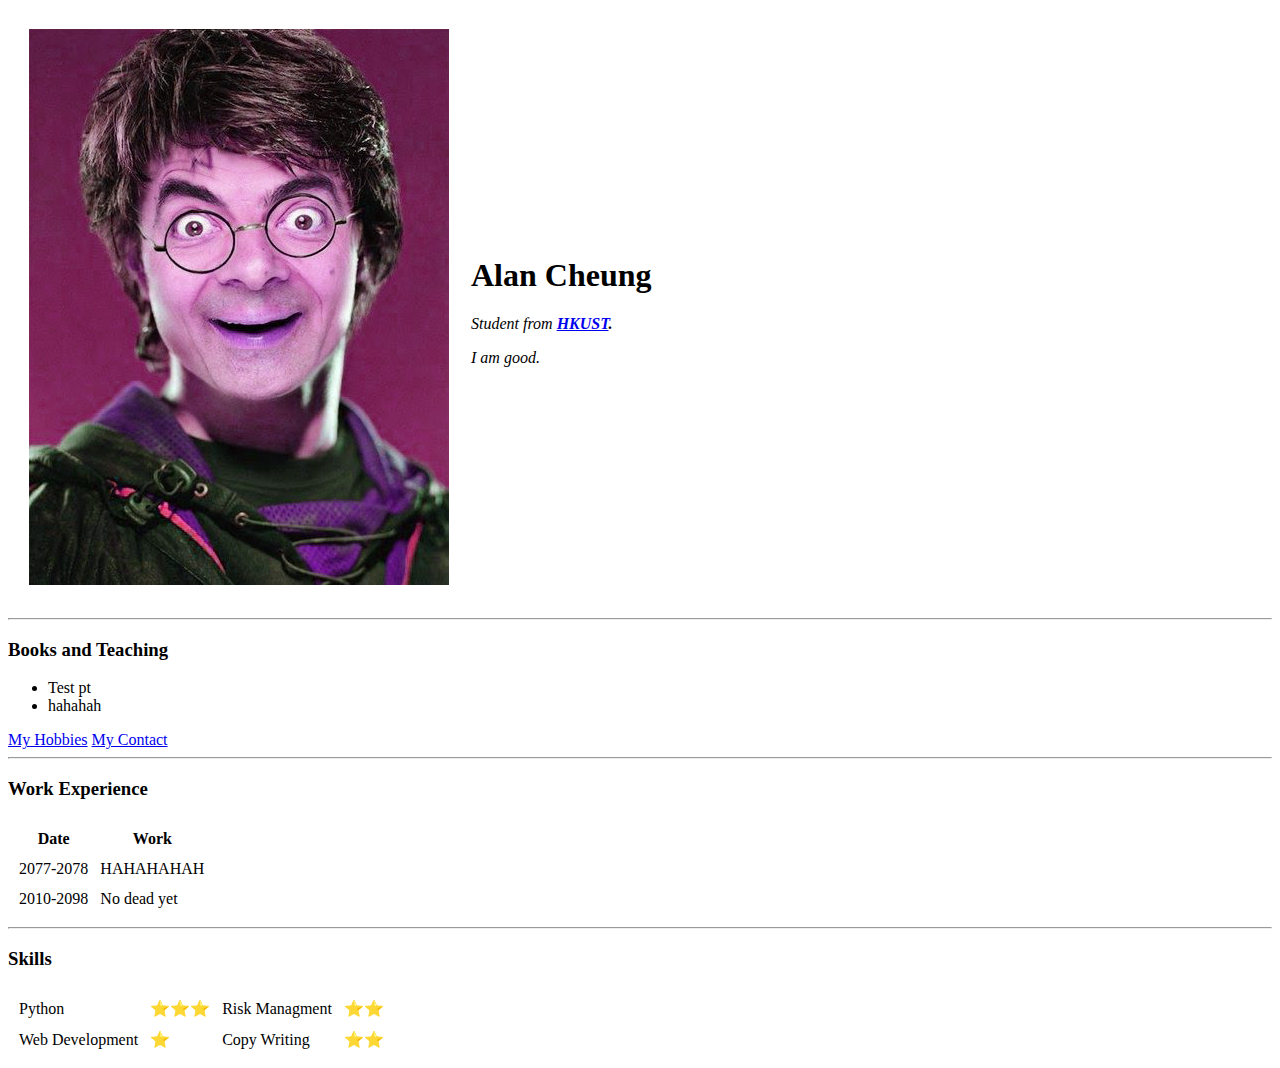
==== index.html @ 3588c35e "initial site" ====
<!DOCTYPE html>
<html lang="en" dir="ltr">
  <head>
    <meta charset="utf-8">
    <title>Alan's Personal Site</title>
  </head>
  <body>

    <table cellspacing = "20">
      <tr>
        <td><img src="icon.jpg" alt="cursed profile picture"></td>
        <td>    <h1> Alan Cheung </h1>
            <p><em> Student from <strong><a href="https://hkust.edu.hk/">HKUST</a>. </strong> <em></p>
                <p>I am good. </p></td>
      </tr>
    </table>

    <hr>
    <h3>Books and Teaching</h3>
    <ul>
      <li>Test pt</li>
      <li>hahahah</li>
    </ul>
    <a href="hobbies.html">My Hobbies</a>
    <a href="contact.html">My Contact</a>

    <hr>
    <h3>Work Experience</h3>
    <table cellspacing = "10">
      <thead>
        <tr>
          <th>Date</th>
          <th>Work</th>
        </tr>
      </thead>
      <tbody>
        <tr>
          <td>2077-2078</td>
          <td>HAHAHAHAH</td>
        </tr>
        <tr>
          <td>2010-2098</td>
          <td>No dead yet</td>
        </tr>
      </tbody>
    </table>
    <hr>
    <h3>Skills</h3>
    <table cellspacing = "10">
      <tr>
        <td>Python</td>
        <td>⭐⭐⭐</td>
        <td>Risk Managment</td>
        <td>⭐⭐</td>
      </tr>
      <tr>
        <td>Web Development</td>
        <td>⭐</td>
        <td>Copy Writing</td>
        <td>⭐⭐</td>
      </tr>
    </table>


  </body>
</html>
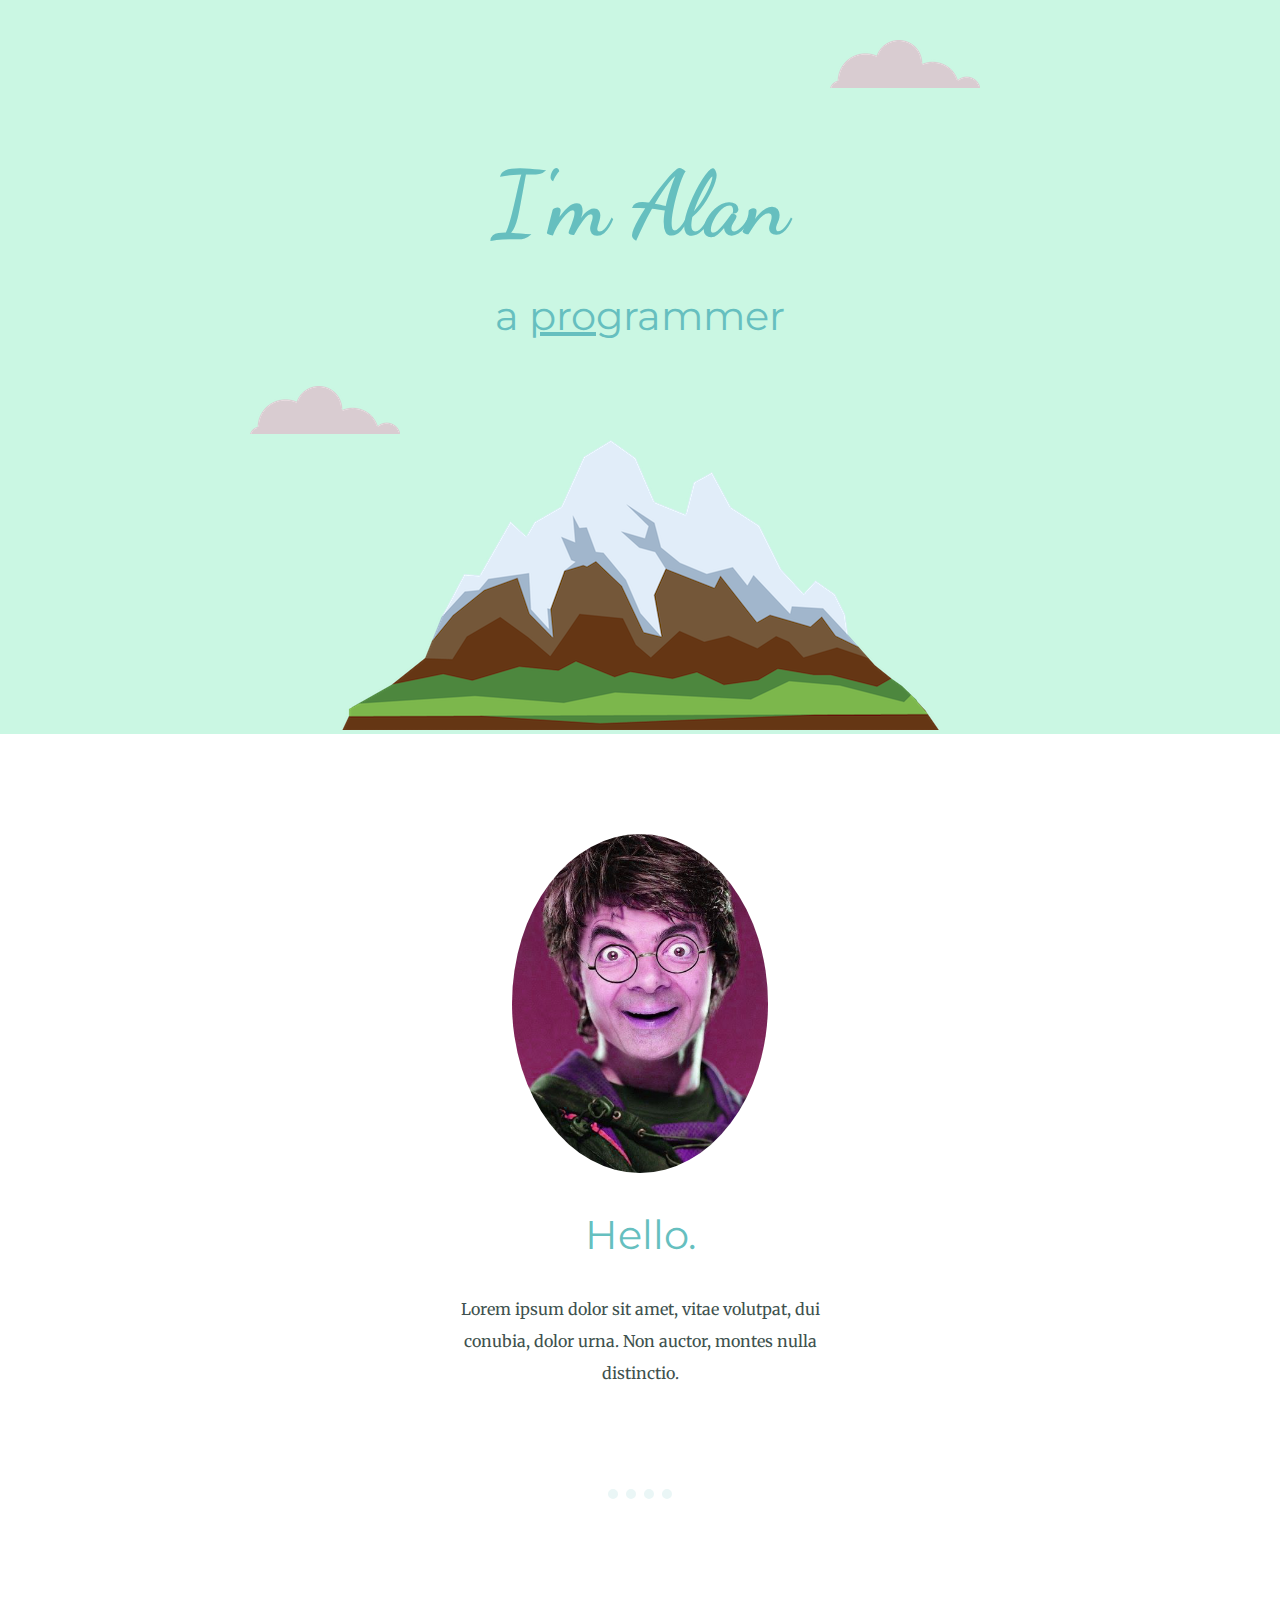
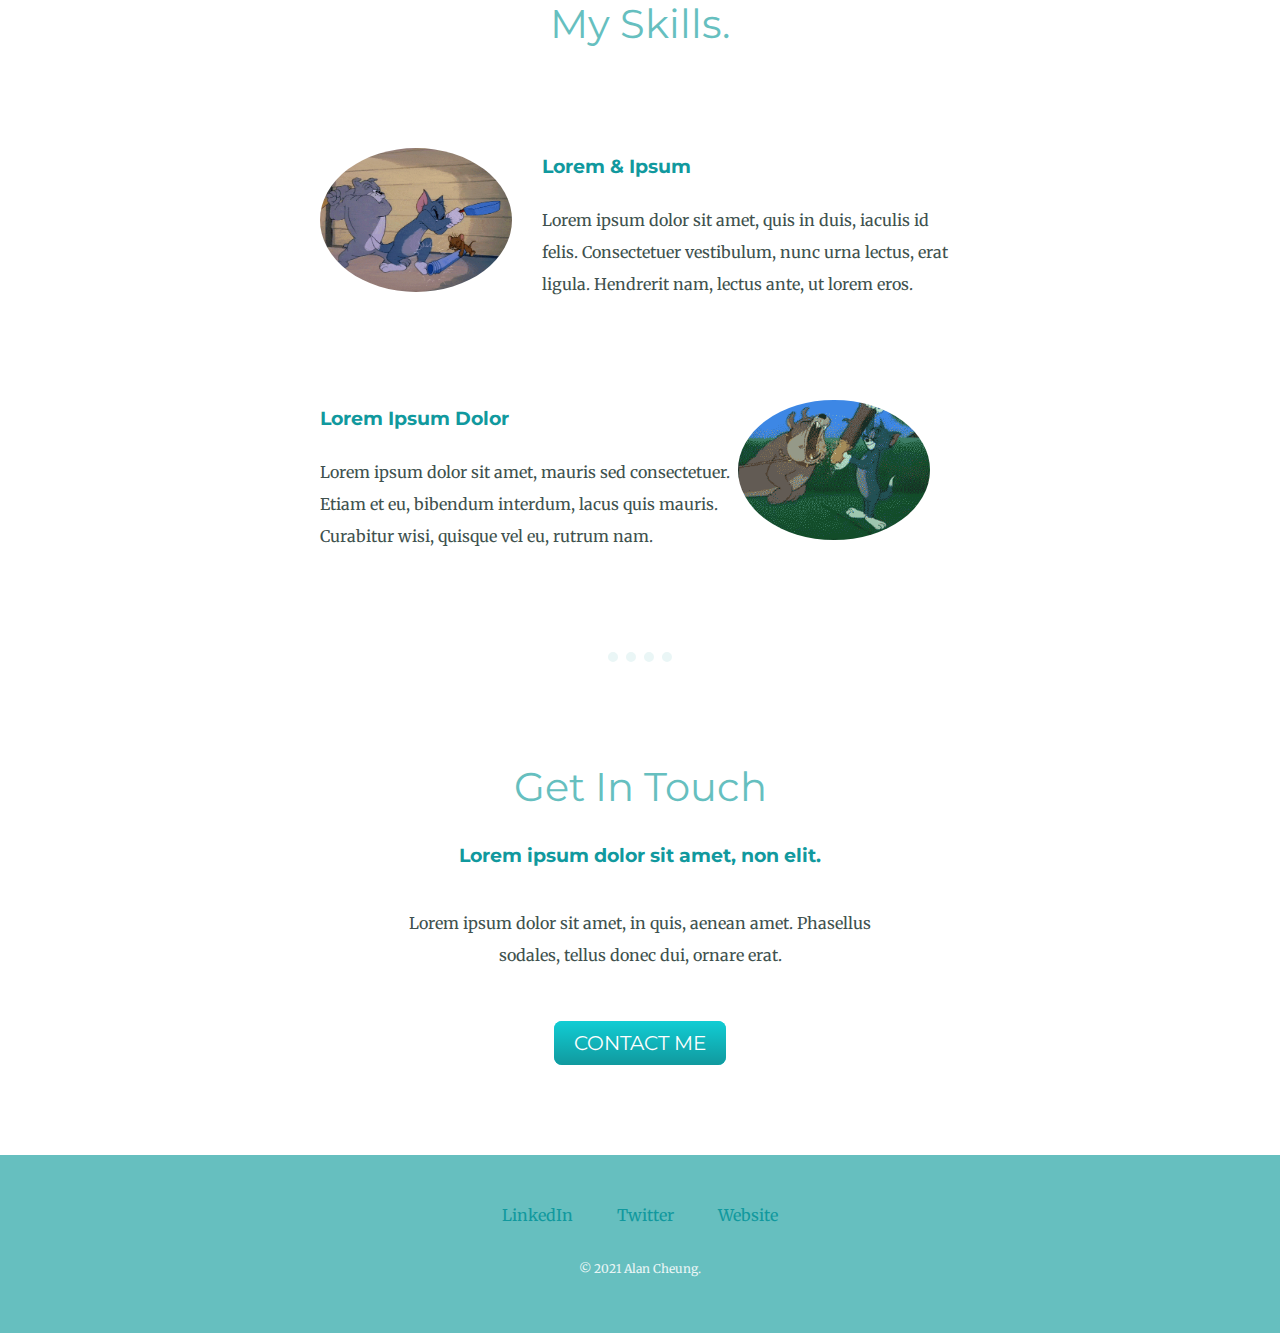
==== commit 00ce74a1: "Add files via upload" ====
--- a/index.html
+++ b/index.html
@@ -3,63 +3,56 @@
   <head>
     <meta charset="utf-8">
     <title>Alan's Personal Site</title>
+    <link rel="stylesheet" href="css/styles.css">
+    <link rel="icon" href="favicon.ico">
+    <link rel="preconnect" href="https://fonts.gstatic.com">
+    <link href="https://fonts.googleapis.com/css2?family=Dancing+Script&family=Merriweather:wght@300&family=Montserrat:ital,wght@1,300&display=swap" rel="stylesheet">
   </head>
   <body>
+    <div class="top-container">
+      <img class="top-cloud" src="images/cloud.png" alt="cloud-img">
+      <h1>I'm Alan</h1>
+      <h2>a <span class="pro">pro</span>grammer</h2>
+      <img class="bottom-cloud" src="images/cloud.png" alt="cloud-img">
+      <img src="images/mountain.png" alt="cloud-img">
+    </div>
 
-    <table cellspacing = "20">
-      <tr>
-        <td><img src="icon.jpg" alt="cursed profile picture"></td>
-        <td>    <h1> Alan Cheung </h1>
-            <p><em> Student from <strong><a href="https://hkust.edu.hk/">HKUST</a>. </strong> <em></p>
-                <p>I am good. </p></td>
-      </tr>
-    </table>
+    <div class="middle-container">
+      <div class="profile">
+        <img class="profile_pic" src="icon.jpg" alt="cursed profile picture">
+        <h2>Hello.</h2>
+        <p class="intro">Lorem ipsum dolor sit amet, vitae volutpat, dui conubia, dolor urna. Non auctor, montes nulla distinctio.</p>
+      </div>
+      <hr>
+      <div class="skills">
+        <h2>My Skills.</h2>
+        <div class="skill-row">
+          <img class="gif1" src="graph1.gif" alt="gif1">
+          <h3>Lorem & Ipsum</h3>
+          <p>Lorem ipsum dolor sit amet, quis in duis, iaculis id felis. Consectetuer vestibulum, nunc urna lectus, erat ligula. Hendrerit nam, lectus ante, ut lorem eros.</p>
+        </div>
+        <div class="skill-row">
+          <img class="gif2" src="graph2.gif" alt="gif2">
+          <h3>Lorem Ipsum Dolor</h3>
+          <p>Lorem ipsum dolor sit amet, mauris sed consectetuer. Etiam et eu, bibendum interdum, lacus quis mauris. Curabitur wisi, quisque vel eu, rutrum nam.</p>
+        </div>
+      </div>
+      <hr class="hr1">
+      <div class="contact-me">
+        <h2>Get In Touch</h2>
+        <h3>Lorem ipsum dolor sit amet, non elit.</h3>
+        <p class="contact-message">Lorem ipsum dolor sit amet, in quis, aenean amet. Phasellus sodales, tellus donec dui, ornare erat.</p>
+        <a class="btn" href="mailto:name@email.com">CONTACT ME</a>
+      </div>
+    </div>
 
-    <hr>
-    <h3>Books and Teaching</h3>
-    <ul>
-      <li>Test pt</li>
-      <li>hahahah</li>
-    </ul>
-    <a href="hobbies.html">My Hobbies</a>
-    <a href="contact.html">My Contact</a>
 
-    <hr>
-    <h3>Work Experience</h3>
-    <table cellspacing = "10">
-      <thead>
-        <tr>
-          <th>Date</th>
-          <th>Work</th>
-        </tr>
-      </thead>
-      <tbody>
-        <tr>
-          <td>2077-2078</td>
-          <td>HAHAHAHAH</td>
-        </tr>
-        <tr>
-          <td>2010-2098</td>
-          <td>No dead yet</td>
-        </tr>
-      </tbody>
-    </table>
-    <hr>
-    <h3>Skills</h3>
-    <table cellspacing = "10">
-      <tr>
-        <td>Python</td>
-        <td>⭐⭐⭐</td>
-        <td>Risk Managment</td>
-        <td>⭐⭐</td>
-      </tr>
-      <tr>
-        <td>Web Development</td>
-        <td>⭐</td>
-        <td>Copy Writing</td>
-        <td>⭐⭐</td>
-      </tr>
-    </table>
+    <div class="bottom-container">
+      <a class="footer-link" href="https://www.linkedin.com/">LinkedIn</a>
+      <a class="footer-link" href="https://twitter.com/">Twitter</a>
+      <a class="footer-link" href="https://www.appbrewery.co/">Website</a>
+      <p class="copyright">© 2021 Alan Cheung.</p>
+    </div>
 
 
   </body>
--- a/css/styles.css
+++ b/css/styles.css
@@ -0,0 +1,150 @@
+.top-container {
+  background-color: #caf7e3;
+  position: relative;
+  padding-top: 100px;
+}
+
+.middle-container {
+  margin: 100px 0;
+}
+.bottom-container {
+  background-color: #66bfbf;
+  padding: 50px 0 20px;
+}
+
+.pro {
+  text-decoration: underline;
+}
+
+.profile_pic {
+  border-radius: 100%;
+  width: 20%;
+}
+
+.intro {
+  width: 30%;
+  margin: auto;
+}
+
+.skill-row {
+  width: 50%;
+  margin: 100px auto 100px auto;
+  text-align: left;
+  line-height: 2;
+}
+
+.gif1 {
+    border-radius: 100%;
+    width: 30%;
+    float: left;
+    margin-right: 30px;
+}
+
+.gif2 {
+  border-radius: 100%;
+  width: 30%;
+  float: right;
+  margin-right: 30px;
+}
+
+.contact-message {
+  width: 40%;
+  margin: 40px auto 60px;
+}
+
+a {
+  color: #11999E;
+  font-family: 'Merriweather', serif;
+  margin: 10px 20px;
+  text-decoration: none;
+}
+
+a:hover {
+  color: #EAF6F6;
+}
+
+hr {
+  background-color: white;
+  border-style: dotted none none;
+  border-color: #EAF6F6;
+  border-width: 10px;
+  width: 5%;
+  margin: 100px auto 100px auto;
+}
+
+body {
+  margin: 0;
+  text-align: center;
+  font-family: 'Merriweather', serif;
+  color: #40514E;
+}
+
+
+h1 {
+  font-size: 5.625rem;
+  margin: 50px auto 0 auto;
+  font-family: 'Dancing Script', cursive;
+  color: #66BFBF;
+}
+
+
+h2 {
+  font-family: 'Montserrat', sans-serif;
+  font-size: 2.5rem;
+  color: #66BFBF;
+  font-weight: normal;
+}
+
+h3 {
+  font-family: 'Montserrat', sans-serif;
+  color: #11999E;
+}
+
+p {
+  line-height: 2;
+}
+
+.top-cloud {
+  position: absolute;
+  right: 300px;
+  top: 40px;
+}
+
+.bottom-cloud {
+  position: absolute;
+  left: 250px;
+  bottom: 300px;
+}
+
+.btn {
+  background: #11cdd4;
+  background-image: -webkit-linear-gradient(top, #11cdd4, #11999e);
+  background-image: -moz-linear-gradient(top, #11cdd4, #11999e);
+  background-image: -ms-linear-gradient(top, #11cdd4, #11999e);
+  background-image: -o-linear-gradient(top, #11cdd4, #11999e);
+  background-image: linear-gradient(to bottom, #11cdd4, #11999e);
+  -webkit-border-radius: 8;
+  -moz-border-radius: 8;
+  border-radius: 8px;
+  font-family: 'Montserrat', sans-serif;
+  color: #ffffff;
+  font-size: 20px;
+  padding: 10px 20px 10px 20px;
+  text-decoration: none;
+}
+
+.btn:hover {
+  background: #30e3cb;
+  background-image: -webkit-linear-gradient(top, #30e3cb, #2bc4ad);
+  background-image: -moz-linear-gradient(top, #30e3cb, #2bc4ad);
+  background-image: -ms-linear-gradient(top, #30e3cb, #2bc4ad);
+  background-image: -o-linear-gradient(top, #30e3cb, #2bc4ad);
+  background-image: linear-gradient(to bottom, #30e3cb, #2bc4ad);
+  text-decoration: none;
+}
+
+.copyright {
+  color: #EAF6F6;
+  font-size: 0.75rem;
+  padding: 20px 0;
+}
